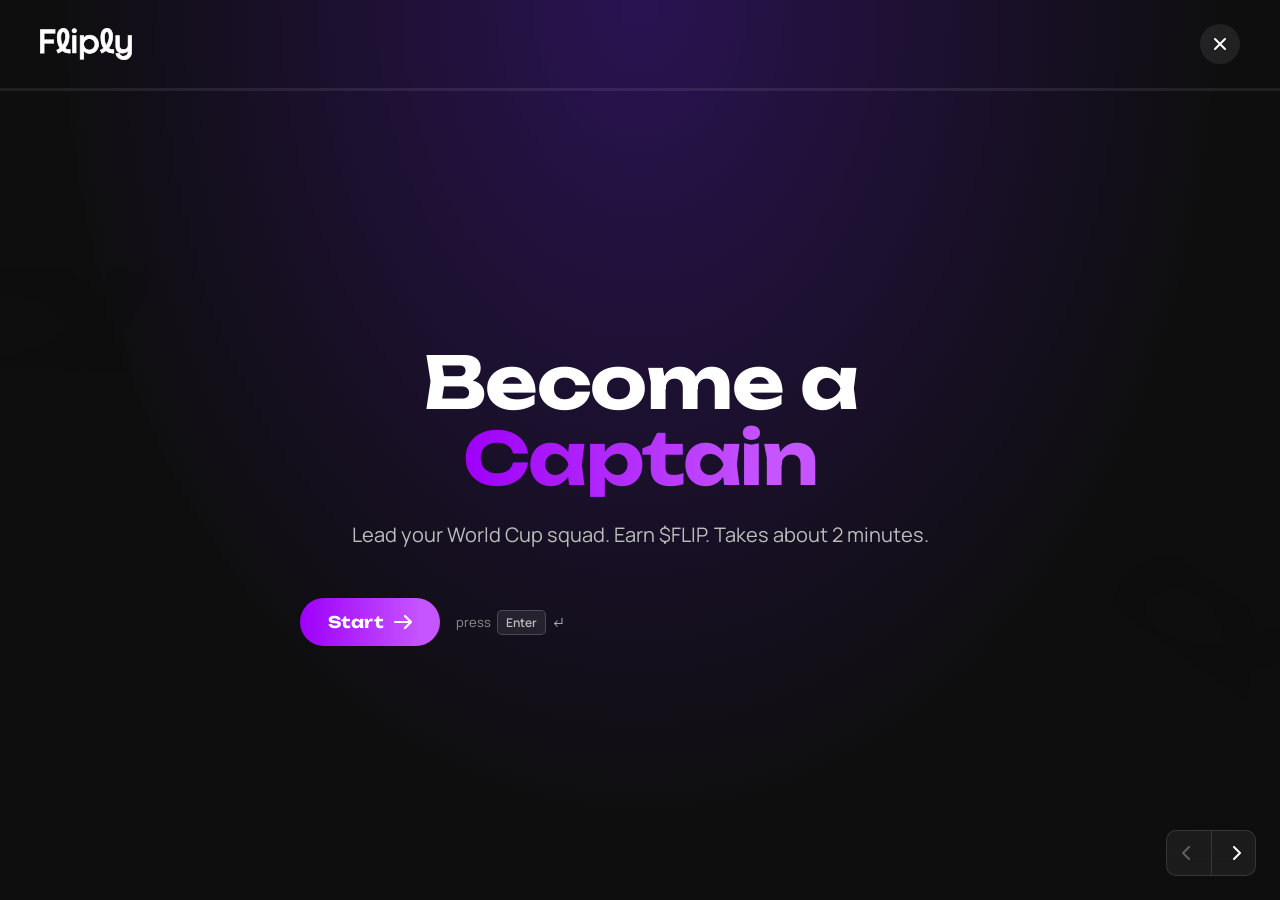
==== signup.html @ cd2a34fd "feat: replace Google Form CTAs with on-page Typeform-style signup Add signup.html/css/js Typeform-st" ====
<!DOCTYPE html>
<html lang="en">
<head>
  <meta charset="UTF-8">
  <meta name="viewport" content="width=device-width, initial-scale=1.0">
  <title>Become a Captain - Fliply</title>
  <meta name="description" content="Join Fliply as a Captain. Lead your World Cup squad and earn $FLIP.">
  <link rel="preconnect" href="https://fonts.googleapis.com">
  <link rel="preconnect" href="https://fonts.gstatic.com" crossorigin>
  <link href="https://fonts.googleapis.com/css2?family=Unbounded:wght@400;700&family=Manrope:wght@400;500;600;700&display=swap" rel="stylesheet">
  <link rel="stylesheet" href="signup.css?v=20260418a">
</head>
<body>
  <div class="signup-app">

    <!-- Decorative flip icons -->
    <div class="bg-deco bg-deco-left" aria-hidden="true">
      <img src="assets/decorations/flip-icon-deco.svg" alt="">
    </div>
    <div class="bg-deco bg-deco-right" aria-hidden="true">
      <img src="assets/decorations/flip-icon-deco-2.svg" alt="">
    </div>

    <!-- Header -->
    <header class="signup-header">
      <a href="index.html" class="signup-logo" aria-label="Back to Fliply home">
        <img src="assets/logo/logo-white.svg" alt="Fliply" width="92" height="32">
      </a>
      <a href="index.html" class="signup-exit" aria-label="Exit form">
        <svg width="20" height="20" viewBox="0 0 20 20" fill="none" aria-hidden="true">
          <path d="M5 5L15 15M15 5L5 15" stroke="currentColor" stroke-width="2" stroke-linecap="round"/>
        </svg>
      </a>
    </header>

    <!-- Progress bar -->
    <div class="progress-bar" role="progressbar" aria-label="Form progress" aria-valuemin="0" aria-valuemax="100">
      <div class="progress-fill" id="progressFill"></div>
    </div>

    <!-- Slides container -->
    <main class="slides" id="slides">

      <!-- Welcome -->
      <section class="slide slide-welcome is-active" data-key="welcome" data-type="welcome">
        <div class="slide-inner">
          <h1 class="welcome-title">Become a <span class="gradient-text">Captain</span></h1>
          <p class="welcome-sub">Lead your World Cup squad. Earn $FLIP. Takes about 2 minutes.</p>
          <div class="slide-footer">
            <button type="button" class="btn-next" data-action="start">
              <span>Start</span>
              <svg width="18" height="14" viewBox="0 0 18 14" fill="none" aria-hidden="true">
                <path d="M1 7H17M17 7L11 1M17 7L11 13" stroke="currentColor" stroke-width="2.2" stroke-linecap="round" stroke-linejoin="round"/>
              </svg>
            </button>
            <span class="enter-hint">press <kbd>Enter</kbd> <span class="enter-hint-icon">↵</span></span>
          </div>
        </div>
      </section>

      <!-- 1. Full Name -->
      <section class="slide" data-key="fullName" data-type="text" data-required="true">
        <div class="slide-inner">
          <div class="q-num"><span>1</span><svg width="10" height="10" viewBox="0 0 10 10" fill="none" aria-hidden="true"><path d="M1 5H9M9 5L5 1M9 5L5 9" stroke="currentColor" stroke-width="1.5" stroke-linecap="round" stroke-linejoin="round"/></svg></div>
          <label class="q-title" for="q-fullName">What's your full name? <span class="q-required">*</span></label>
          <input type="text" id="q-fullName" class="q-input" placeholder="Type your answer here..." autocomplete="name">
          <div class="q-error" aria-live="polite"></div>
          <div class="slide-footer">
            <button type="button" class="btn-next" data-action="next">
              <span>OK</span>
              <svg width="16" height="12" viewBox="0 0 16 12" fill="none" aria-hidden="true"><path d="M1 6H15M15 6L10 1M15 6L10 11" stroke="currentColor" stroke-width="2" stroke-linecap="round" stroke-linejoin="round"/></svg>
            </button>
            <span class="enter-hint">press <kbd>Enter</kbd> <span class="enter-hint-icon">↵</span></span>
          </div>
        </div>
      </section>

      <!-- 2. Email -->
      <section class="slide" data-key="email" data-type="email" data-required="true">
        <div class="slide-inner">
          <div class="q-num"><span>2</span><svg width="10" height="10" viewBox="0 0 10 10" fill="none" aria-hidden="true"><path d="M1 5H9M9 5L5 1M9 5L5 9" stroke="currentColor" stroke-width="1.5" stroke-linecap="round" stroke-linejoin="round"/></svg></div>
          <label class="q-title" for="q-email">What's your email address? <span class="q-required">*</span></label>
          <p class="q-desc">We'll use this to send your Captain invite code.</p>
          <input type="email" id="q-email" class="q-input" placeholder="name@example.com" autocomplete="email" inputmode="email">
          <div class="q-error" aria-live="polite"></div>
          <div class="slide-footer">
            <button type="button" class="btn-next" data-action="next">
              <span>OK</span>
              <svg width="16" height="12" viewBox="0 0 16 12" fill="none" aria-hidden="true"><path d="M1 6H15M15 6L10 1M15 6L10 11" stroke="currentColor" stroke-width="2" stroke-linecap="round" stroke-linejoin="round"/></svg>
            </button>
            <span class="enter-hint">press <kbd>Enter</kbd> <span class="enter-hint-icon">↵</span></span>
          </div>
        </div>
      </section>

      <!-- 3. Country -->
      <section class="slide" data-key="country" data-type="text" data-required="true">
        <div class="slide-inner">
          <div class="q-num"><span>3</span><svg width="10" height="10" viewBox="0 0 10 10" fill="none" aria-hidden="true"><path d="M1 5H9M9 5L5 1M9 5L5 9" stroke="currentColor" stroke-width="1.5" stroke-linecap="round" stroke-linejoin="round"/></svg></div>
          <label class="q-title" for="q-country">Where are you based? <span class="q-required">*</span></label>
          <p class="q-desc">Country or region.</p>
          <input type="text" id="q-country" class="q-input" placeholder="e.g. United Kingdom" autocomplete="country-name">
          <div class="q-error" aria-live="polite"></div>
          <div class="slide-footer">
            <button type="button" class="btn-next" data-action="next">
              <span>OK</span>
              <svg width="16" height="12" viewBox="0 0 16 12" fill="none" aria-hidden="true"><path d="M1 6H15M15 6L10 1M15 6L10 11" stroke="currentColor" stroke-width="2" stroke-linecap="round" stroke-linejoin="round"/></svg>
            </button>
            <span class="enter-hint">press <kbd>Enter</kbd> <span class="enter-hint-icon">↵</span></span>
          </div>
        </div>
      </section>

      <!-- 4. Primary Platform -->
      <section class="slide" data-key="primaryPlatform" data-type="single" data-required="true">
        <div class="slide-inner">
          <div class="q-num"><span>4</span><svg width="10" height="10" viewBox="0 0 10 10" fill="none" aria-hidden="true"><path d="M1 5H9M9 5L5 1M9 5L5 9" stroke="currentColor" stroke-width="1.5" stroke-linecap="round" stroke-linejoin="round"/></svg></div>
          <h2 class="q-title">What's your primary platform? <span class="q-required">*</span></h2>
          <p class="q-desc">Pick one.</p>
          <div class="choice-list" role="radiogroup" aria-label="Primary platform">
            <button type="button" class="choice" data-value="TikTok" role="radio"><span class="choice-key">A</span><span class="choice-label">TikTok</span><span class="choice-check"></span></button>
            <button type="button" class="choice" data-value="Instagram (Reels/Feed)" role="radio"><span class="choice-key">B</span><span class="choice-label">Instagram (Reels / Feed)</span><span class="choice-check"></span></button>
            <button type="button" class="choice" data-value="YouTube (Shorts/Long Videos)" role="radio"><span class="choice-key">C</span><span class="choice-label">YouTube (Shorts / Long Videos)</span><span class="choice-check"></span></button>
            <button type="button" class="choice" data-value="Facebook" role="radio"><span class="choice-key">D</span><span class="choice-label">Facebook</span><span class="choice-check"></span></button>
            <button type="button" class="choice" data-value="X (Twitter)" role="radio"><span class="choice-key">E</span><span class="choice-label">X (formerly Twitter)</span><span class="choice-check"></span></button>
            <button type="button" class="choice" data-value="Other" data-other="true" role="radio"><span class="choice-key">F</span><span class="choice-label">Other</span><span class="choice-check"></span></button>
          </div>
          <input type="text" class="q-input q-input-other" placeholder="Please specify your platform..." data-other-input hidden>
          <div class="q-error" aria-live="polite"></div>
          <div class="slide-footer">
            <button type="button" class="btn-next" data-action="next">
              <span>OK</span>
              <svg width="16" height="12" viewBox="0 0 16 12" fill="none" aria-hidden="true"><path d="M1 6H15M15 6L10 1M15 6L10 11" stroke="currentColor" stroke-width="2" stroke-linecap="round" stroke-linejoin="round"/></svg>
            </button>
            <span class="enter-hint">press <kbd>Enter</kbd> <span class="enter-hint-icon">↵</span></span>
          </div>
        </div>
      </section>

      <!-- 5. X URL -->
      <section class="slide" data-key="xUrl" data-type="text">
        <div class="slide-inner">
          <div class="q-num"><span>5</span><svg width="10" height="10" viewBox="0 0 10 10" fill="none" aria-hidden="true"><path d="M1 5H9M9 5L5 1M9 5L5 9" stroke="currentColor" stroke-width="1.5" stroke-linecap="round" stroke-linejoin="round"/></svg></div>
          <label class="q-title" for="q-xUrl">Your X (Twitter) profile URL</label>
          <p class="q-desc">Optional — skip if not applicable.</p>
          <input type="url" id="q-xUrl" class="q-input" placeholder="https://x.com/yourhandle" inputmode="url">
          <div class="q-error" aria-live="polite"></div>
          <div class="slide-footer">
            <button type="button" class="btn-next" data-action="next">
              <span>OK</span>
              <svg width="16" height="12" viewBox="0 0 16 12" fill="none" aria-hidden="true"><path d="M1 6H15M15 6L10 1M15 6L10 11" stroke="currentColor" stroke-width="2" stroke-linecap="round" stroke-linejoin="round"/></svg>
            </button>
            <button type="button" class="btn-skip" data-action="skip">Skip</button>
            <span class="enter-hint">press <kbd>Enter</kbd> <span class="enter-hint-icon">↵</span></span>
          </div>
        </div>
      </section>

      <!-- 6. Instagram URL -->
      <section class="slide" data-key="igUrl" data-type="text">
        <div class="slide-inner">
          <div class="q-num"><span>6</span><svg width="10" height="10" viewBox="0 0 10 10" fill="none" aria-hidden="true"><path d="M1 5H9M9 5L5 1M9 5L5 9" stroke="currentColor" stroke-width="1.5" stroke-linecap="round" stroke-linejoin="round"/></svg></div>
          <label class="q-title" for="q-igUrl">Your Instagram profile URL</label>
          <p class="q-desc">Optional — skip if not applicable.</p>
          <input type="url" id="q-igUrl" class="q-input" placeholder="https://instagram.com/yourhandle" inputmode="url">
          <div class="q-error" aria-live="polite"></div>
          <div class="slide-footer">
            <button type="button" class="btn-next" data-action="next">
              <span>OK</span>
              <svg width="16" height="12" viewBox="0 0 16 12" fill="none" aria-hidden="true"><path d="M1 6H15M15 6L10 1M15 6L10 11" stroke="currentColor" stroke-width="2" stroke-linecap="round" stroke-linejoin="round"/></svg>
            </button>
            <button type="button" class="btn-skip" data-action="skip">Skip</button>
            <span class="enter-hint">press <kbd>Enter</kbd> <span class="enter-hint-icon">↵</span></span>
          </div>
        </div>
      </section>

      <!-- 7. Follower count X -->
      <section class="slide" data-key="followersX" data-type="single">
        <div class="slide-inner">
          <div class="q-num"><span>7</span><svg width="10" height="10" viewBox="0 0 10 10" fill="none" aria-hidden="true"><path d="M1 5H9M9 5L5 1M9 5L5 9" stroke="currentColor" stroke-width="1.5" stroke-linecap="round" stroke-linejoin="round"/></svg></div>
          <h2 class="q-title">Follower count on X</h2>
          <p class="q-desc">Optional.</p>
          <div class="choice-list" role="radiogroup" aria-label="Follower count on X">
            <button type="button" class="choice" data-value="Under 5K" role="radio"><span class="choice-key">A</span><span class="choice-label">Under 5K</span><span class="choice-check"></span></button>
            <button type="button" class="choice" data-value="5K-20K" role="radio"><span class="choice-key">B</span><span class="choice-label">5K - 20K</span><span class="choice-check"></span></button>
            <button type="button" class="choice" data-value="20K-100K" role="radio"><span class="choice-key">C</span><span class="choice-label">20K - 100K</span><span class="choice-check"></span></button>
            <button type="button" class="choice" data-value="100K-500K" role="radio"><span class="choice-key">D</span><span class="choice-label">100K - 500K</span><span class="choice-check"></span></button>
            <button type="button" class="choice" data-value="500K+" role="radio"><span class="choice-key">E</span><span class="choice-label">500K+</span><span class="choice-check"></span></button>
          </div>
          <div class="q-error" aria-live="polite"></div>
          <div class="slide-footer">
            <button type="button" class="btn-next" data-action="next">
              <span>OK</span>
              <svg width="16" height="12" viewBox="0 0 16 12" fill="none" aria-hidden="true"><path d="M1 6H15M15 6L10 1M15 6L10 11" stroke="currentColor" stroke-width="2" stroke-linecap="round" stroke-linejoin="round"/></svg>
            </button>
            <button type="button" class="btn-skip" data-action="skip">Skip</button>
          </div>
        </div>
      </section>

      <!-- 8. Follower count IG -->
      <section class="slide" data-key="followersIG" data-type="single">
        <div class="slide-inner">
          <div class="q-num"><span>8</span><svg width="10" height="10" viewBox="0 0 10 10" fill="none" aria-hidden="true"><path d="M1 5H9M9 5L5 1M9 5L5 9" stroke="currentColor" stroke-width="1.5" stroke-linecap="round" stroke-linejoin="round"/></svg></div>
          <h2 class="q-title">Follower count on Instagram</h2>
          <p class="q-desc">Optional.</p>
          <div class="choice-list" role="radiogroup" aria-label="Follower count on Instagram">
            <button type="button" class="choice" data-value="Under 5K" role="radio"><span class="choice-key">A</span><span class="choice-label">Under 5K</span><span class="choice-check"></span></button>
            <button type="button" class="choice" data-value="5K-20K" role="radio"><span class="choice-key">B</span><span class="choice-label">5K - 20K</span><span class="choice-check"></span></button>
            <button type="button" class="choice" data-value="20K-100K" role="radio"><span class="choice-key">C</span><span class="choice-label">20K - 100K</span><span class="choice-check"></span></button>
            <button type="button" class="choice" data-value="100K-500K" role="radio"><span class="choice-key">D</span><span class="choice-label">100K - 500K</span><span class="choice-check"></span></button>
            <button type="button" class="choice" data-value="500K+" role="radio"><span class="choice-key">E</span><span class="choice-label">500K+</span><span class="choice-check"></span></button>
          </div>
          <div class="q-error" aria-live="polite"></div>
          <div class="slide-footer">
            <button type="button" class="btn-next" data-action="next">
              <span>OK</span>
              <svg width="16" height="12" viewBox="0 0 16 12" fill="none" aria-hidden="true"><path d="M1 6H15M15 6L10 1M15 6L10 11" stroke="currentColor" stroke-width="2" stroke-linecap="round" stroke-linejoin="round"/></svg>
            </button>
            <button type="button" class="btn-skip" data-action="skip">Skip</button>
          </div>
        </div>
      </section>

      <!-- 9. Niche -->
      <section class="slide" data-key="niche" data-type="multi">
        <div class="slide-inner">
          <div class="q-num"><span>9</span><svg width="10" height="10" viewBox="0 0 10 10" fill="none" aria-hidden="true"><path d="M1 5H9M9 5L5 1M9 5L5 9" stroke="currentColor" stroke-width="1.5" stroke-linecap="round" stroke-linejoin="round"/></svg></div>
          <h2 class="q-title">Your niche?</h2>
          <p class="q-desc">Select all that apply.</p>
          <div class="choice-list" role="group" aria-label="Your niche">
            <button type="button" class="choice" data-value="Crypto/Web3" role="checkbox"><span class="choice-key">A</span><span class="choice-label">Crypto / Web3</span><span class="choice-check"></span></button>
            <button type="button" class="choice" data-value="Football/Soccer" role="checkbox"><span class="choice-key">B</span><span class="choice-label">Football / Soccer</span><span class="choice-check"></span></button>
            <button type="button" class="choice" data-value="Sports betting/prediction" role="checkbox"><span class="choice-key">C</span><span class="choice-label">Sports betting / Prediction</span><span class="choice-check"></span></button>
            <button type="button" class="choice" data-value="Gaming/Esports" role="checkbox"><span class="choice-key">D</span><span class="choice-label">Gaming / Esports</span><span class="choice-check"></span></button>
            <button type="button" class="choice" data-value="Finance/Trading" role="checkbox"><span class="choice-key">E</span><span class="choice-label">Finance / Trading</span><span class="choice-check"></span></button>
            <button type="button" class="choice" data-value="General entertainment" role="checkbox"><span class="choice-key">F</span><span class="choice-label">General entertainment</span><span class="choice-check"></span></button>
            <button type="button" class="choice" data-value="Other" role="checkbox"><span class="choice-key">G</span><span class="choice-label">Other</span><span class="choice-check"></span></button>
          </div>
          <div class="q-error" aria-live="polite"></div>
          <div class="slide-footer">
            <button type="button" class="btn-next" data-action="next">
              <span>OK</span>
              <svg width="16" height="12" viewBox="0 0 16 12" fill="none" aria-hidden="true"><path d="M1 6H15M15 6L10 1M15 6L10 11" stroke="currentColor" stroke-width="2" stroke-linecap="round" stroke-linejoin="round"/></svg>
            </button>
            <button type="button" class="btn-skip" data-action="skip">Skip</button>
          </div>
        </div>
      </section>

      <!-- 10. Content formats -->
      <section class="slide" data-key="contentFormats" data-type="multi">
        <div class="slide-inner">
          <div class="q-num"><span>10</span><svg width="10" height="10" viewBox="0 0 10 10" fill="none" aria-hidden="true"><path d="M1 5H9M9 5L5 1M9 5L5 9" stroke="currentColor" stroke-width="1.5" stroke-linecap="round" stroke-linejoin="round"/></svg></div>
          <h2 class="q-title">Content formats you plan to use?</h2>
          <p class="q-desc">Select all that apply.</p>
          <div class="choice-list" role="group" aria-label="Content formats">
            <button type="button" class="choice" data-value="Daily pick posts" role="checkbox"><span class="choice-key">A</span><span class="choice-label">Daily pick posts</span><span class="choice-check"></span></button>
            <button type="button" class="choice" data-value="Live commentary" role="checkbox"><span class="choice-key">B</span><span class="choice-label">Live commentary</span><span class="choice-check"></span></button>
            <button type="button" class="choice" data-value="Post-match reaction/receipts" role="checkbox"><span class="choice-key">C</span><span class="choice-label">Post-match reaction / receipts</span><span class="choice-check"></span></button>
            <button type="button" class="choice" data-value="Squad battle challenge" role="checkbox"><span class="choice-key">D</span><span class="choice-label">Squad battle challenge</span><span class="choice-check"></span></button>
            <button type="button" class="choice" data-value="Leaderboard updates" role="checkbox"><span class="choice-key">E</span><span class="choice-label">Leaderboard updates</span><span class="choice-check"></span></button>
            <button type="button" class="choice" data-value="Short-form video" role="checkbox"><span class="choice-key">F</span><span class="choice-label">Short-form video</span><span class="choice-check"></span></button>
          </div>
          <div class="q-error" aria-live="polite"></div>
          <div class="slide-footer">
            <button type="button" class="btn-next" data-action="next">
              <span>OK</span>
              <svg width="16" height="12" viewBox="0 0 16 12" fill="none" aria-hidden="true"><path d="M1 6H15M15 6L10 1M15 6L10 11" stroke="currentColor" stroke-width="2" stroke-linecap="round" stroke-linejoin="round"/></svg>
            </button>
            <button type="button" class="btn-skip" data-action="skip">Skip</button>
          </div>
        </div>
      </section>

      <!-- 11. Squad size -->
      <section class="slide" data-key="squadSize" data-type="single" data-required="true">
        <div class="slide-inner">
          <div class="q-num"><span>11</span><svg width="10" height="10" viewBox="0 0 10 10" fill="none" aria-hidden="true"><path d="M1 5H9M9 5L5 1M9 5L5 9" stroke="currentColor" stroke-width="1.5" stroke-linecap="round" stroke-linejoin="round"/></svg></div>
          <h2 class="q-title">Estimated squad size you can bring in <span class="q-required">*</span></h2>
          <p class="q-desc">Be realistic — we use this to match rewards.</p>
          <div class="choice-list" role="radiogroup" aria-label="Estimated squad size">
            <button type="button" class="choice" data-value="Less than 50" role="radio"><span class="choice-key">A</span><span class="choice-label">Less than 50</span><span class="choice-check"></span></button>
            <button type="button" class="choice" data-value="50-200" role="radio"><span class="choice-key">B</span><span class="choice-label">50 - 200</span><span class="choice-check"></span></button>
            <button type="button" class="choice" data-value="200-1,000" role="radio"><span class="choice-key">C</span><span class="choice-label">200 - 1,000</span><span class="choice-check"></span></button>
            <button type="button" class="choice" data-value="1,000+" role="radio"><span class="choice-key">D</span><span class="choice-label">1,000+</span><span class="choice-check"></span></button>
          </div>
          <div class="q-error" aria-live="polite"></div>
          <div class="slide-footer">
            <button type="button" class="btn-next" data-action="submit">
              <span>Submit</span>
              <svg width="16" height="12" viewBox="0 0 16 12" fill="none" aria-hidden="true"><path d="M1 6H15M15 6L10 1M15 6L10 11" stroke="currentColor" stroke-width="2" stroke-linecap="round" stroke-linejoin="round"/></svg>
            </button>
            <span class="enter-hint">press <kbd>Enter</kbd> <span class="enter-hint-icon">↵</span></span>
          </div>
        </div>
      </section>

      <!-- Submitting -->
      <section class="slide slide-loading" data-key="loading" data-type="loading">
        <div class="slide-inner slide-center">
          <div class="spinner" aria-hidden="true"></div>
          <p class="loading-text">Sending your application…</p>
        </div>
      </section>

      <!-- Thank you -->
      <section class="slide slide-thanks" data-key="thanks" data-type="thanks">
        <div class="slide-inner slide-center">
          <div class="thanks-icon" aria-hidden="true">
            <img src="assets/decorations/step4-trophy.png" alt="">
          </div>
          <h2 class="thanks-title">You're in, <span class="gradient-text" id="thanksName">Captain</span>!</h2>
          <p class="thanks-sub">We've got your application. Keep an eye on your inbox — your Captain code is on the way.</p>
          <div class="slide-footer slide-footer-center">
            <a href="index.html" class="btn-next">
              <span>Back to home</span>
              <svg width="16" height="12" viewBox="0 0 16 12" fill="none" aria-hidden="true"><path d="M1 6H15M15 6L10 1M15 6L10 11" stroke="currentColor" stroke-width="2" stroke-linecap="round" stroke-linejoin="round"/></svg>
            </a>
          </div>
        </div>
      </section>

      <!-- Error fallback -->
      <section class="slide slide-error" data-key="error" data-type="error">
        <div class="slide-inner slide-center">
          <h2 class="thanks-title">Something went wrong</h2>
          <p class="thanks-sub">We couldn't submit your application right now. Your answers are saved locally — please try again.</p>
          <div class="slide-footer slide-footer-center">
            <button type="button" class="btn-next" data-action="retry">
              <span>Try again</span>
              <svg width="16" height="12" viewBox="0 0 16 12" fill="none" aria-hidden="true"><path d="M1 6H15M15 6L10 1M15 6L10 11" stroke="currentColor" stroke-width="2" stroke-linecap="round" stroke-linejoin="round"/></svg>
            </button>
          </div>
        </div>
      </section>

    </main>

    <!-- Nav buttons -->
    <div class="nav-controls" aria-label="Navigation">
      <button type="button" class="nav-btn" id="navPrev" aria-label="Previous question" disabled>
        <svg width="14" height="14" viewBox="0 0 14 14" fill="none" aria-hidden="true"><path d="M7 1L1 7L7 13" stroke="currentColor" stroke-width="2" stroke-linecap="round" stroke-linejoin="round"/></svg>
      </button>
      <button type="button" class="nav-btn" id="navNext" aria-label="Next question">
        <svg width="14" height="14" viewBox="0 0 14 14" fill="none" aria-hidden="true"><path d="M7 1L13 7L7 13" stroke="currentColor" stroke-width="2" stroke-linecap="round" stroke-linejoin="round"/></svg>
      </button>
    </div>

  </div>
  <script src="signup.js?v=20260418a" defer></script>
</body>
</html>
---- signup.css ----
/* ===== Fliply Signup / Typeform-style form ===== */
:root {
  --white: #FFFFFF;
  --grey-100: #E9E9E9;
  --grey-300: #BDBDBD;
  --grey-500: #8F8F8F;
  --grey-700: #565656;
  --grey-850: #2B2B2B;
  --grey-900: #1D1D1D;
  --grey-950: #0E0E0E;
  --purple-300: #9D7DD4;
  --purple-400: #7D52C6;
  --purple-500: #5C27B8;
  --pink-highlight: #E57CFF;
  --error: #FF5470;
  --gradient-purple: linear-gradient(90deg, #9E00F9 0%, #C655FF 87.02%);
  --gradient-bg: radial-gradient(ellipse at 50% 0%, #2A1352 0%, #0E0E0E 65%);
}

*, *::before, *::after { box-sizing: border-box; margin: 0; padding: 0; }

html, body {
  height: 100%;
  overflow: hidden;
}

html {
  -webkit-font-smoothing: antialiased;
  -moz-osx-font-smoothing: grayscale;
}

body {
  font-family: 'Manrope', sans-serif;
  color: var(--white);
  background: var(--gradient-bg);
  background-attachment: fixed;
  min-height: 100vh;
}

img { max-width: 100%; display: block; }
button { font-family: inherit; cursor: pointer; border: none; background: none; color: inherit; }
a { color: inherit; text-decoration: none; }

.signup-app {
  position: relative;
  width: 100%;
  height: 100vh;
  height: 100dvh;
  display: flex;
  flex-direction: column;
  overflow: hidden;
}

/* ===== Decorations ===== */
.bg-deco {
  position: absolute;
  pointer-events: none;
  z-index: 0;
  opacity: 0.12;
  filter: blur(1px);
}
.bg-deco-left {
  top: 15%;
  left: -80px;
  width: 300px;
  transform: rotate(-15deg);
}
.bg-deco-right {
  bottom: 10%;
  right: -60px;
  width: 240px;
  transform: rotate(20deg);
}
.bg-deco img { width: 100%; height: auto; }

/* ===== Header ===== */
.signup-header {
  position: relative;
  z-index: 10;
  display: flex;
  align-items: center;
  justify-content: space-between;
  padding: 24px 40px;
  flex-shrink: 0;
}
.signup-logo img { height: 32px; width: auto; }
.signup-exit {
  display: inline-flex;
  align-items: center;
  justify-content: center;
  width: 40px;
  height: 40px;
  border-radius: 50%;
  color: var(--white);
  background: rgba(255, 255, 255, 0.08);
  transition: background 0.2s ease, transform 0.2s ease;
}
.signup-exit:hover {
  background: rgba(255, 255, 255, 0.18);
  transform: rotate(90deg);
}

/* ===== Progress bar ===== */
.progress-bar {
  position: relative;
  z-index: 10;
  height: 3px;
  background: rgba(255, 255, 255, 0.08);
  flex-shrink: 0;
}
.progress-fill {
  height: 100%;
  width: 0%;
  background: var(--gradient-purple);
  transition: width 0.45s cubic-bezier(0.22, 0.61, 0.36, 1);
  box-shadow: 0 0 12px rgba(198, 85, 255, 0.6);
}

/* ===== Slides container ===== */
.slides {
  position: relative;
  z-index: 2;
  flex: 1;
  overflow: hidden;
}

.slide {
  position: absolute;
  inset: 0;
  display: flex;
  align-items: center;
  justify-content: center;
  padding: 32px;
  opacity: 0;
  transform: translateY(40px);
  pointer-events: none;
  transition: opacity 0.5s ease, transform 0.5s cubic-bezier(0.22, 0.61, 0.36, 1);
  overflow-y: auto;
}

.slide.is-active {
  opacity: 1;
  transform: translateY(0);
  pointer-events: auto;
}

.slide.is-leaving {
  opacity: 0;
  transform: translateY(-40px);
  pointer-events: none;
}

.slide-inner {
  width: 100%;
  max-width: 680px;
  margin: 0 auto;
  padding: 24px 0;
}

.slide-center {
  text-align: center;
}

/* ===== Welcome ===== */
.slide-welcome .slide-inner {
  text-align: center;
}
.welcome-title {
  font-family: 'Unbounded', sans-serif;
  font-weight: 700;
  font-size: clamp(40px, 7vw, 72px);
  line-height: 1.05;
  margin-bottom: 24px;
  letter-spacing: -0.02em;
}
.welcome-sub {
  font-size: clamp(16px, 1.6vw, 20px);
  color: var(--grey-300);
  margin-bottom: 48px;
  line-height: 1.5;
}

/* ===== Question layout ===== */
.q-num {
  display: inline-flex;
  align-items: center;
  gap: 6px;
  font-family: 'Manrope', sans-serif;
  font-size: 14px;
  font-weight: 600;
  color: var(--purple-300);
  margin-bottom: 18px;
}
.q-num svg { color: var(--purple-300); }

.q-title {
  display: block;
  font-family: 'Unbounded', sans-serif;
  font-weight: 700;
  font-size: clamp(24px, 3.2vw, 38px);
  line-height: 1.2;
  letter-spacing: -0.01em;
  color: var(--white);
  margin-bottom: 12px;
}

.q-required {
  color: var(--pink-highlight);
  font-weight: 700;
}

.q-desc {
  font-size: clamp(14px, 1.3vw, 17px);
  color: var(--grey-300);
  margin-bottom: 28px;
  line-height: 1.5;
}

/* ===== Text input ===== */
.q-input {
  width: 100%;
  padding: 16px 0;
  font-family: 'Unbounded', sans-serif;
  font-weight: 400;
  font-size: clamp(20px, 2.4vw, 28px);
  color: var(--white);
  background: transparent;
  border: none;
  border-bottom: 2px solid rgba(255, 255, 255, 0.18);
  outline: none;
  transition: border-color 0.2s ease, padding 0.2s ease;
  letter-spacing: -0.01em;
}
.q-input::placeholder {
  color: rgba(255, 255, 255, 0.28);
  font-weight: 400;
}
.q-input:focus {
  border-bottom-color: var(--purple-300);
}
.q-input.has-error {
  border-bottom-color: var(--error);
}
.q-input-other {
  margin-top: 18px;
  font-size: clamp(16px, 1.8vw, 20px);
}

/* ===== Choice list (radio/checkbox buttons) ===== */
.choice-list {
  display: flex;
  flex-direction: column;
  gap: 10px;
  margin-top: 4px;
}

.choice {
  display: flex;
  align-items: center;
  gap: 14px;
  width: 100%;
  padding: 16px 20px;
  background: rgba(255, 255, 255, 0.04);
  border: 1.5px solid rgba(255, 255, 255, 0.18);
  border-radius: 12px;
  text-align: left;
  color: var(--white);
  transition: background 0.18s ease, border-color 0.18s ease, transform 0.18s ease;
}

.choice:hover {
  background: rgba(255, 255, 255, 0.08);
  border-color: rgba(255, 255, 255, 0.35);
}

.choice:focus-visible {
  outline: none;
  border-color: var(--purple-300);
  box-shadow: 0 0 0 3px rgba(157, 125, 212, 0.25);
}

.choice.is-selected {
  background: rgba(125, 82, 198, 0.18);
  border-color: var(--purple-300);
}

.choice-key {
  display: inline-flex;
  align-items: center;
  justify-content: center;
  width: 28px;
  height: 28px;
  flex-shrink: 0;
  font-family: 'Manrope', sans-serif;
  font-weight: 700;
  font-size: 13px;
  color: var(--white);
  background: rgba(255, 255, 255, 0.08);
  border: 1px solid rgba(255, 255, 255, 0.22);
  border-radius: 6px;
  transition: background 0.18s ease, color 0.18s ease, border-color 0.18s ease;
}

.choice.is-selected .choice-key {
  background: var(--gradient-purple);
  border-color: transparent;
  color: var(--white);
}

.choice-label {
  flex: 1;
  font-family: 'Manrope', sans-serif;
  font-weight: 500;
  font-size: clamp(15px, 1.4vw, 17px);
  line-height: 1.4;
}

.choice-check {
  width: 22px;
  height: 22px;
  flex-shrink: 0;
  border-radius: 50%;
  background: transparent;
  border: 1.5px solid rgba(255, 255, 255, 0.3);
  position: relative;
  transition: background 0.2s ease, border-color 0.2s ease;
}
.choice[role="checkbox"] .choice-check { border-radius: 5px; }
.choice.is-selected .choice-check {
  background: var(--gradient-purple);
  border-color: transparent;
}
.choice.is-selected .choice-check::after {
  content: "";
  position: absolute;
  top: 50%;
  left: 50%;
  width: 10px;
  height: 6px;
  border-left: 2px solid var(--white);
  border-bottom: 2px solid var(--white);
  transform: translate(-50%, -65%) rotate(-45deg);
}

/* ===== Error message ===== */
.q-error {
  min-height: 24px;
  margin-top: 12px;
  font-size: 14px;
  color: var(--error);
  font-weight: 500;
}

/* ===== Slide footer (actions) ===== */
.slide-footer {
  display: flex;
  align-items: center;
  gap: 16px;
  margin-top: 32px;
  flex-wrap: wrap;
}
.slide-footer-center {
  justify-content: center;
}

.btn-next {
  display: inline-flex;
  align-items: center;
  gap: 10px;
  padding: 14px 28px;
  background: var(--gradient-purple);
  border-radius: 99px;
  font-family: 'Unbounded', sans-serif;
  font-weight: 700;
  font-size: 16px;
  color: var(--white);
  transition: transform 0.2s ease, box-shadow 0.2s ease, opacity 0.2s ease;
  letter-spacing: 0.01em;
}
.btn-next:hover {
  transform: translateY(-2px);
  box-shadow: 0 10px 32px rgba(158, 0, 249, 0.4);
}
.btn-next:active { transform: translateY(0); }
.btn-next:disabled {
  opacity: 0.5;
  cursor: not-allowed;
  transform: none;
  box-shadow: none;
}

.btn-skip {
  font-family: 'Manrope', sans-serif;
  font-weight: 600;
  font-size: 14px;
  color: var(--grey-300);
  padding: 10px 16px;
  border-radius: 99px;
  transition: background 0.2s ease, color 0.2s ease;
}
.btn-skip:hover {
  background: rgba(255, 255, 255, 0.06);
  color: var(--white);
}

.enter-hint {
  font-size: 13px;
  color: var(--grey-500);
  display: inline-flex;
  align-items: center;
  gap: 6px;
}
.enter-hint kbd {
  font-family: 'Manrope', sans-serif;
  font-size: 12px;
  font-weight: 600;
  padding: 3px 8px;
  background: rgba(255, 255, 255, 0.08);
  border: 1px solid rgba(255, 255, 255, 0.18);
  border-radius: 5px;
  color: var(--grey-300);
}
.enter-hint-icon {
  font-size: 14px;
  color: var(--grey-300);
}

/* ===== Nav controls (bottom right) ===== */
.nav-controls {
  position: fixed;
  right: 24px;
  bottom: 24px;
  z-index: 20;
  display: inline-flex;
  overflow: hidden;
  border-radius: 10px;
  background: rgba(255, 255, 255, 0.06);
  border: 1px solid rgba(255, 255, 255, 0.12);
  backdrop-filter: blur(12px);
}
.nav-btn {
  display: inline-flex;
  align-items: center;
  justify-content: center;
  width: 44px;
  height: 44px;
  color: var(--white);
  transition: background 0.2s ease, color 0.2s ease;
}
.nav-btn + .nav-btn {
  border-left: 1px solid rgba(255, 255, 255, 0.12);
}
.nav-btn:hover:not(:disabled) {
  background: rgba(255, 255, 255, 0.12);
}
.nav-btn:disabled {
  opacity: 0.3;
  cursor: not-allowed;
}

/* ===== Loading / Spinner ===== */
.slide-loading { pointer-events: none; }
.spinner {
  width: 64px;
  height: 64px;
  margin: 0 auto 24px;
  border: 4px solid rgba(255, 255, 255, 0.12);
  border-top-color: var(--purple-300);
  border-radius: 50%;
  animation: spin 0.9s linear infinite;
}
@keyframes spin { to { transform: rotate(360deg); } }
.loading-text {
  font-size: 18px;
  color: var(--grey-300);
  font-weight: 500;
}

/* ===== Thanks ===== */
.thanks-icon {
  width: 160px;
  margin: 0 auto 24px;
}
.thanks-icon img { width: 100%; height: auto; filter: drop-shadow(0 20px 40px rgba(198, 85, 255, 0.35)); }
.thanks-title {
  font-family: 'Unbounded', sans-serif;
  font-weight: 700;
  font-size: clamp(32px, 5vw, 56px);
  line-height: 1.1;
  margin-bottom: 18px;
  letter-spacing: -0.02em;
}
.thanks-sub {
  font-size: clamp(15px, 1.4vw, 18px);
  color: var(--grey-300);
  line-height: 1.5;
  max-width: 480px;
  margin: 0 auto 40px;
}

/* ===== Gradient text helper ===== */
.gradient-text {
  background: var(--gradient-purple);
  -webkit-background-clip: text;
  background-clip: text;
  -webkit-text-fill-color: transparent;
  color: transparent;
}

/* ===== Mobile responsive ===== */
@media (max-width: 768px) {
  .signup-header {
    padding: 16px 20px;
  }
  .signup-logo img {
    height: 26px;
  }
  .signup-exit {
    width: 36px;
    height: 36px;
  }
  .slide {
    padding: 20px;
    align-items: flex-start;
    padding-top: 40px;
    padding-bottom: 100px;
  }
  .slide-inner {
    padding: 8px 0;
  }
  .q-title { font-size: 22px; }
  .q-desc { font-size: 14px; margin-bottom: 20px; }
  .q-input { font-size: 20px; padding: 12px 0; }
  .choice { padding: 14px 16px; gap: 12px; }
  .choice-key { width: 24px; height: 24px; font-size: 12px; }
  .choice-label { font-size: 15px; }
  .choice-check { width: 20px; height: 20px; }
  .btn-next { padding: 12px 22px; font-size: 15px; }
  .welcome-title { font-size: 40px; }
  .welcome-sub { font-size: 16px; margin-bottom: 32px; }
  .thanks-icon { width: 120px; }
  .thanks-title { font-size: 32px; }
  .enter-hint { display: none; }
  .slide-footer { margin-top: 24px; gap: 10px; }
  .nav-controls { right: 16px; bottom: 16px; }
  .nav-btn { width: 40px; height: 40px; }
  .bg-deco { display: none; }
}

@media (max-width: 480px) {
  .q-title { font-size: 20px; line-height: 1.25; }
  .welcome-title { font-size: 34px; }
}

/* ===== Reduced motion ===== */
@media (prefers-reduced-motion: reduce) {
  .slide, .progress-fill, .choice, .btn-next, .signup-exit {
    transition: none;
  }
  .spinner { animation: spin 2s linear infinite; }
}
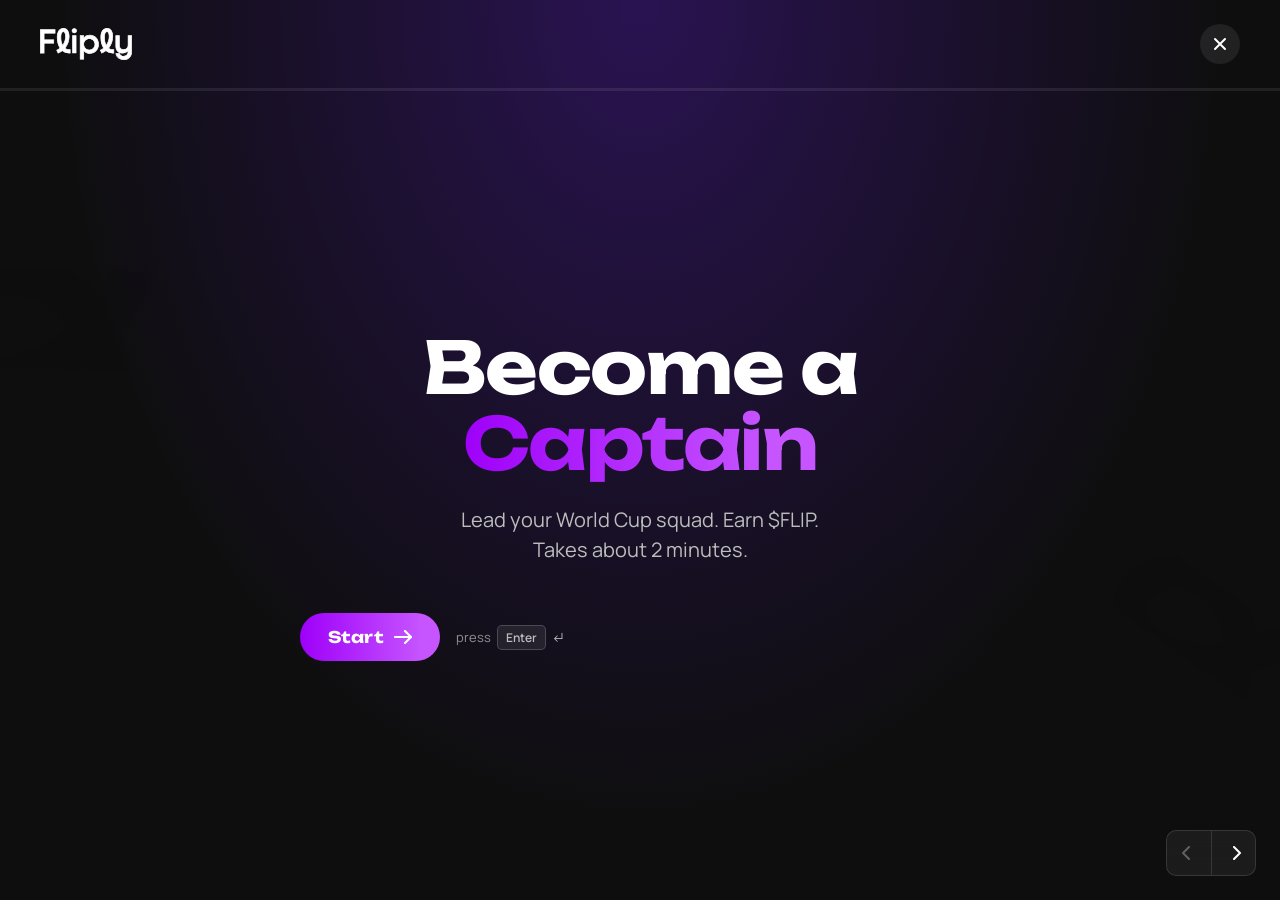
==== commit 66284232: "UI/UX updates: onboarding text formatting, 'Other' logic for niche, CTA button styling" ====
--- a/signup.html
+++ b/signup.html
@@ -45,7 +45,7 @@
       <section class="slide slide-welcome is-active" data-key="welcome" data-type="welcome">
         <div class="slide-inner">
           <h1 class="welcome-title">Become a <span class="gradient-text">Captain</span></h1>
-          <p class="welcome-sub">Lead your World Cup squad. Earn $FLIP. Takes about 2 minutes.</p>
+          <p class="welcome-sub">Lead your World Cup squad. Earn $FLIP.<br>Takes about 2 minutes.</p>
           <div class="slide-footer">
             <button type="button" class="btn-next" data-action="start">
               <span>Start</span>
@@ -236,8 +236,9 @@
             <button type="button" class="choice" data-value="Gaming/Esports" role="checkbox"><span class="choice-key">D</span><span class="choice-label">Gaming / Esports</span><span class="choice-check"></span></button>
             <button type="button" class="choice" data-value="Finance/Trading" role="checkbox"><span class="choice-key">E</span><span class="choice-label">Finance / Trading</span><span class="choice-check"></span></button>
             <button type="button" class="choice" data-value="General entertainment" role="checkbox"><span class="choice-key">F</span><span class="choice-label">General entertainment</span><span class="choice-check"></span></button>
-            <button type="button" class="choice" data-value="Other" role="checkbox"><span class="choice-key">G</span><span class="choice-label">Other</span><span class="choice-check"></span></button>
-          </div>
+            <button type="button" class="choice" data-value="Other" data-other="true" role="checkbox"><span class="choice-key">G</span><span class="choice-label">Other</span><span class="choice-check"></span></button>
+          </div>
+          <input type="text" class="q-input q-input-other" placeholder="Please specify your niche..." data-other-input hidden>
           <div class="q-error" aria-live="polite"></div>
           <div class="slide-footer">
             <button type="button" class="btn-next" data-action="next">
